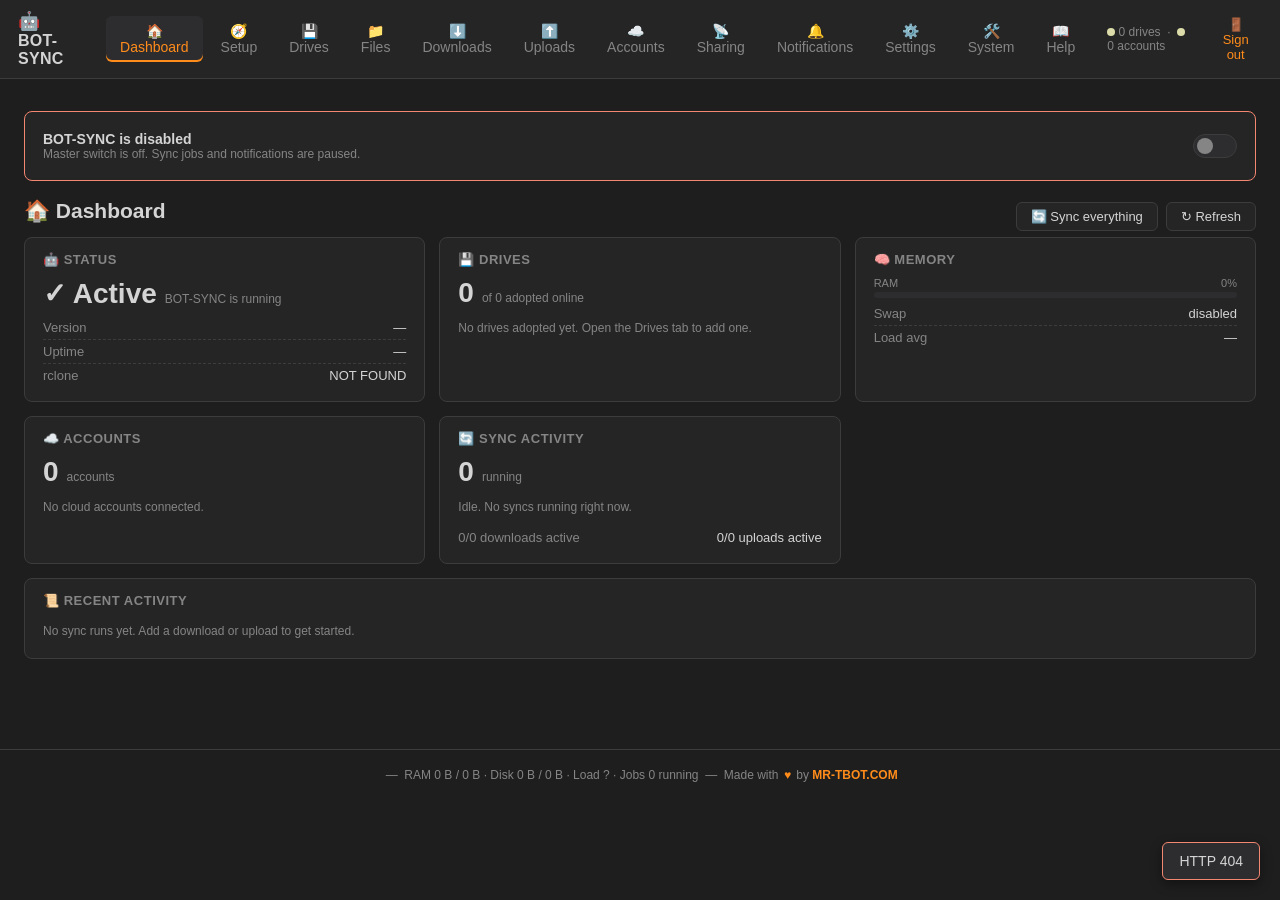
==== ui/index.html @ e8f440fa "v0.7.10 — initial public release of BOT-SYNC USB-drive-backed cloud-folder sync appliance for OpenWr" ====
<!doctype html>
<html lang="en">
<head>
<meta charset="utf-8">
<meta name="viewport" content="width=device-width,initial-scale=1">
<title>🤖 BOT-SYNC</title>
<link rel="stylesheet" href="/ui/style.css?v=__BOTSYNC_VERSION__">
</head>
<body>
<header class="topbar">
  <div class="brand"><span class="logo">🤖</span> BOT-SYNC <span id="mockBadge" class="badge hidden">MOCK</span></div>
  <nav class="tabs">
    <button data-tab="dashboard" class="tab active">🏠 Dashboard</button>
    <button data-tab="setup" class="tab">🧭 Setup</button>
    <button data-tab="drives" class="tab">💾 Drives</button>
    <button data-tab="files" class="tab">📁 Files</button>
    <button data-tab="downloads" class="tab">⬇️ Downloads</button>
    <button data-tab="uploads" class="tab">⬆️ Uploads</button>
    <button data-tab="remotes" class="tab">☁️ Accounts</button>
    <button data-tab="sharing" class="tab">📡 Sharing</button>
    <button data-tab="notifications" class="tab">🔔 Notifications</button>
    <button data-tab="settings" class="tab">⚙️ Settings</button>
    <button data-tab="system" class="tab">🛠️ System</button>
    <button data-tab="help" class="tab">📖 Help</button>
  </nav>
  <div class="status" id="systemStatus"></div>
  <button class="btn-link" id="logoutBtn" title="Sign out">🚪 Sign out</button>
</header>

<main>
  <div id="alertBanners"></div>
  <div id="masterBanner" class="master-toggle hidden">
    <div style="flex:1">
      <div class="label">BOT-SYNC is <span id="masterStateLabel">disabled</span></div>
      <div class="desc">Master switch is off. Sync jobs and notifications are paused.</div>
    </div>
    <label class="switch"><input type="checkbox" id="masterSwitch"><span class="slider"></span></label>
  </div>

  <section id="tab-dashboard" class="tabpane active">
    <div class="row-between">
      <h2>🏠 Dashboard</h2>
      <div>
        <button class="btn-secondary" id="dashSyncAll" title="Run every active download and upload now">🔄 Sync everything</button>
        <button class="btn-secondary" id="dashRefresh">↻ Refresh</button>
      </div>
    </div>
    <div id="dashGrid" class="dash-grid"></div>
  </section>

  <section id="tab-setup" class="tabpane">
    <h2>🧭 Setup wizard</h2>
    <p class="hint">Walk through the steps below to get BOT-SYNC ready. You can come back here any time.</p>
    <div class="wizard" id="setupSteps"></div>
  </section>

  <section id="tab-drives" class="tabpane">
    <div class="row-between">
      <h2>💾 USB drives</h2>
      <button class="btn-secondary" id="refreshDrives">🔄 Refresh</button>
    </div>
    <div class="alert-banner info" style="margin:8px 0">
      <div class="ab-body">
        <div class="ab-title">📌 Recommended hardware layout</div>
        <div class="ab-desc">
          For long-term reliability use a <strong>small flash drive as the primary drive</strong> (it holds BOT-SYNC's
          install + state and stays plugged in 24/7) and connect a <strong>powered USB hub</strong> for any larger
          download/upload drives. The router's USB port can't safely power a spinning HDD or a high-draw SSD on its own,
          and pulling the primary drive while the router is on can corrupt the on-disk state. Always
          <strong>power the router down before removing the primary drive</strong>.
        </div>
      </div>
    </div>
    <div id="drivesList" class="cards"></div>
  </section>

  <section id="tab-files" class="tabpane">
    <div class="row-between">
      <h2>📁 Files</h2>
      <div>
        <label class="inline-limit">Drive
          <select id="fxDrive" title="Pick the USB drive to browse"></select>
        </label>
        <button class="btn-secondary" id="fxRefresh" title="Reload current folder">↻</button>
        <button class="btn-secondary" id="fxEject" title="Eject this drive (flushes pending writes, then unmounts)">⏏ Eject</button>
      </div>
    </div>
    <div class="panel" style="padding:8px 14px">
      <div id="fxBreadcrumbs" class="fx-crumbs"></div>
      <div id="fxToolbar" class="row-end" style="gap:6px;flex-wrap:wrap;margin-top:6px">
        <button class="btn-secondary" id="fxUp" title="Up one folder">↑ Up</button>
        <button class="btn-secondary" id="fxMkdir" title="Create folder">📂 New folder</button>
        <label class="btn-secondary" style="cursor:pointer" title="Upload one or more files into the current folder">
          ⬆️ Upload
          <input id="fxUploadInput" type="file" multiple style="display:none">
        </label>
        <span class="hint" id="fxFreeHint" style="margin-left:auto"></span>
      </div>
    </div>
    <table class="data" id="fxTable">
      <thead><tr><th style="width:24px"></th><th>Name</th><th style="width:110px">Size</th><th style="width:160px">Modified</th><th style="width:230px"></th></tr></thead>
      <tbody></tbody>
    </table>
    <p class="hint">Operations are restricted to adopted USB drives. The <code>.botsync_marker</code> file is protected because removing it un-adopts the drive.</p>
  </section>

  <section id="tab-downloads" class="tabpane">
    <div class="row-between">
      <h2>⬇️ Downloads</h2>
      <div>
        <label class="inline-limit">Concurrent
          <select id="dlConcurrency" title="How many download folders may run at the same time">
            <option value="1">1</option><option value="2">2</option><option value="3">3</option>
            <option value="4">4</option><option value="5">5</option><option value="6">6</option>
            <option value="7">7</option><option value="8">8</option>
          </select>
        </label>
        <span class="ram-hint" title="Each concurrent rclone transfer uses roughly 20–40 MB RAM. The router has limited memory — raise this slowly.">ℹ️ ~20–40 MB RAM per concurrent transfer</span>
        <button class="btn-secondary" id="dlSyncSelected">✅ Sync selected</button>
        <button class="btn-secondary" id="dlBulkSync">🔄 Sync all active</button>
        <button class="btn-primary" id="dlAddOpen">➕ Add folder link</button>
      </div>
    </div>
    <div id="downloadAddPanel" class="panel hidden">
      <h3>Add a folder link</h3>
      <div id="dlProviderHelp" class="provider-help hint" style="display:none;margin:6px 0 10px 0;padding:8px 10px;background:var(--panel2);border-left:3px solid var(--accent);border-radius:4px"></div>
      <label>URL <input id="dlUrl" type="url" placeholder="https://drive.google.com/drive/folders/..."></label>
      <div class="field-error hidden" data-for="url"></div>
      <label>Label (optional) <input id="dlLabel" type="text" placeholder="auto from URL"></label>
      <label>Account (rclone remote) <select id="dlRemote"></select></label>
      <div class="field-error hidden" data-for="remote"></div>
      <label>Drive <select id="dlDrive"></select></label>
      <div class="project-row">
        <label style="flex:1">Project (optional) <select id="dlProject"></select></label>
        <button type="button" class="btn-secondary" id="dlProjectNew" title="Create a new project and group this download under it">➕ New project</button>
      </div>
      <p class="hint" style="margin:-4px 0 8px 0">Projects nest the per-folder data under <code>&lt;drive&gt;/downloads/&lt;project-slug&gt;/&lt;label&gt;/</code> on disk so multiple shows / clients / events stay tidy.</p>
      <label>Remote path (advanced)
        <input id="dlRemotePath" type="text" placeholder="leave blank — auto-detected from URL. Only used when no folder link is supplied.">
      </label>
      <div class="field-error hidden" data-for="remote_path"></div>
      <div class="sched-row">
        <label style="flex:1">Sync interval
          <select id="dlSchedulePreset" data-sched-preset>
            <option value="0">Manual only</option>
            <option value="60">Every 1 minute</option>
            <option value="300" selected>Every 5 minutes</option>
            <option value="900">Every 15 minutes</option>
            <option value="1800">Every 30 minutes</option>
            <option value="3600">Every hour</option>
            <option value="21600">Every 6 hours</option>
            <option value="86400">Every 24 hours</option>
            <option value="custom">Custom…</option>
          </select>
        </label>
        <label class="sched-custom hidden" data-sched-custom-wrap>Seconds
          <input id="dlScheduleCustom" type="number" min="10" step="1" placeholder="e.g. 120" data-sched-custom>
        </label>
      </div>
      <p class="hint" style="margin:-4px 0 8px 0">After the first successful copy, the daemon will re-run the sync at this interval. Failed syncs back off automatically.</p>
      <div class="row-end">
        <button class="btn-secondary" id="dlAddCancel">Cancel</button>
        <button class="btn-primary" id="dlAddSubmit">Add</button>
      </div>
    </div>
    <table class="data" id="dlTable">
      <thead><tr>
        <th><input type="checkbox" id="dlSelAll" title="Select all"></th><th>Label</th><th>Project</th><th>Provider</th><th>Account</th><th>Drive</th>
        <th>Remote size</th><th>Local size</th><th>State</th><th>Last sync</th><th>Schedule</th><th></th>
      </tr></thead><tbody></tbody>
    </table>
    <section class="panel sync-log-panel" id="dlSyncLogPanel">
      <div class="row-between">
        <h3>📜 Recent download activity</h3>
        <button class="btn-link" id="dlSyncLogClear" title="Clear download history">Clear</button>
      </div>
      <table class="data sync-log-table" id="dlSyncLogTable">
        <thead><tr>
          <th>When</th><th>Label</th><th>Status</th><th>Duration</th><th>Transferred</th><th>Detail</th>
        </tr></thead><tbody></tbody>
      </table>
    </section>
  </section>

  <section id="tab-uploads" class="tabpane">
    <div class="row-between">
      <h2>⬆️ Uploads</h2>
      <div>
        <label class="inline-limit">Concurrent
          <select id="upConcurrency" title="How many upload folders may run at the same time">
            <option value="1">1</option><option value="2">2</option><option value="3">3</option>
            <option value="4">4</option><option value="5">5</option><option value="6">6</option>
            <option value="7">7</option><option value="8">8</option>
          </select>
        </label>
        <span class="ram-hint" title="Each concurrent rclone transfer uses roughly 20–40 MB RAM. The router has limited memory — raise this slowly.">ℹ️ ~20–40 MB RAM per concurrent transfer</span>
        <button class="btn-secondary" id="upSyncSelected">✅ Sync selected</button>
        <button class="btn-secondary" id="upBulkSync">🔄 Sync all active</button>
        <button class="btn-primary" id="upAddOpen">➕ Add upload folder</button>
      </div>
    </div>
    <div id="uploadAddPanel" class="panel hidden">
      <h3>Add an upload folder</h3>
      <div id="upProviderHelp" class="provider-help hint" style="display:none;margin:6px 0 10px 0;padding:8px 10px;background:var(--panel2);border-left:3px solid var(--accent);border-radius:4px"></div>
      <label>Label <input id="upLabel" type="text" placeholder="My recordings"></label>
      <label>Provider <select id="upProvider"></select></label>
      <div class="field-error hidden" data-for="provider"></div>
      <label>Account (rclone remote) <select id="upRemote"></select></label>
      <div class="field-error hidden" data-for="remote"></div>
      <label>Local sub-folder name <input id="upLocalName" type="text" placeholder="Recordings"></label>
      <label>Remote path <input id="upRemotePath" type="text" placeholder="ShowUploads/Recordings"></label>
      <div class="field-error hidden" data-for="remote_path"></div>
      <label>Mode
        <select id="upMode">
          <option value="push">Push (one-way, safe)</option>
          <option value="mirror">Mirror (deletes remote files removed locally)</option>
          <option value="bisync">Bisync (two-way)</option>
        </select>
      </label>
      <label>Drive <select id="upDrive"></select></label>
      <div class="project-row">
        <label style="flex:1">Project (optional) <select id="upProject"></select></label>
        <button type="button" class="btn-secondary" id="upProjectNew" title="Create a new project and group this upload under it">➕ New project</button>
      </div>
      <p class="hint" style="margin:-4px 0 8px 0">Projects nest the per-folder data under <code>&lt;drive&gt;/uploads/&lt;project-slug&gt;/&lt;label&gt;/</code> on disk so multiple shows / clients / events stay tidy.</p>
      <div class="sched-row">
        <label style="flex:1">Sync interval
          <select id="upSchedulePreset" data-sched-preset>
            <option value="0">Manual only</option>
            <option value="60">Every 1 minute</option>
            <option value="300" selected>Every 5 minutes</option>
            <option value="900">Every 15 minutes</option>
            <option value="1800">Every 30 minutes</option>
            <option value="3600">Every hour</option>
            <option value="21600">Every 6 hours</option>
            <option value="86400">Every 24 hours</option>
            <option value="custom">Custom…</option>
          </select>
        </label>
        <label class="sched-custom hidden" data-sched-custom-wrap>Seconds
          <input id="upScheduleCustom" type="number" min="10" step="1" placeholder="e.g. 120" data-sched-custom>
        </label>
      </div>
      <p class="hint" style="margin:-4px 0 8px 0">After the first successful upload, the daemon will re-run the sync at this interval. Failed syncs back off automatically.</p>
      <div class="row-end">
        <button class="btn-secondary" id="upAddCancel">Cancel</button>
        <button class="btn-primary" id="upAddSubmit">Add</button>
      </div>
    </div>
    <table class="data" id="upTable">
      <thead><tr>
        <th><input type="checkbox" id="upSelAll" title="Select all"></th><th>Label</th><th>Project</th><th>Provider</th><th>Account</th><th>Local</th><th>Remote path</th>
        <th>Mode</th><th>State</th><th>Last sync</th><th>Schedule</th><th></th>
      </tr></thead><tbody></tbody>
    </table>
    <section class="panel sync-log-panel" id="upSyncLogPanel">
      <div class="row-between">
        <h3>📜 Recent upload activity</h3>
        <button class="btn-link" id="upSyncLogClear" title="Clear upload history">Clear</button>
      </div>
      <table class="data sync-log-table" id="upSyncLogTable">
        <thead><tr>
          <th>When</th><th>Label</th><th>Status</th><th>Duration</th><th>Transferred</th><th>Detail</th>
        </tr></thead><tbody></tbody>
      </table>
    </section>
  </section>

  <section id="tab-remotes" class="tabpane">
    <div class="row-between">
      <h2>☁️ Accounts (rclone remotes)</h2>
      <button class="btn-primary" id="rmAddOpen">➕ Connect account</button>
    </div>
    <div id="remoteAddPanel" class="panel hidden">
      <h3>Connect a cloud account</h3>
      <label>Provider <select id="rmProvider"></select></label>
      <label>Name (used internally) <input id="rmName" placeholder="gdrive"></label>
      <div id="rmProviderHelp" class="provider-help hint" style="display:none;margin:6px 0 10px 0;padding:8px 10px;background:var(--panel2);border-left:3px solid var(--accent);border-radius:4px"></div>

      <!-- Google Drive: optional client_id / client_secret for first-time
           setup. Reauth re-uses what's already in rclone.conf, so the
           fields stay hidden when reauthenticating an existing remote. -->
      <div id="rmGoogleCreds" class="hidden">
        <p class="hint" style="margin:8px 0 4px 0">
          <strong>Google OAuth credentials</strong> — needed once per Google
          account. Create an OAuth 2.0 Client ID of type
          <em>Desktop</em> (or <em>TVs and Limited Input Devices</em>) in
          <a href="https://console.cloud.google.com/apis/credentials" target="_blank" rel="noreferrer noopener">Google Cloud Console</a>
          → APIs &amp; Services → Credentials. See README for the full walk-through.
        </p>
        <label>Google client_id <input id="rmGCid" placeholder="123-abc.apps.googleusercontent.com"></label>
        <label>Google client_secret <input id="rmGCSec" type="password" placeholder="GOCSPX-..."></label>
      </div>

      <!-- FTP / SFTP: plain credentials, no OAuth. Shown only when provider
           is ftp or sftp. Submitted via POST /api/remotes/basic. -->
      <div id="rmBasicCreds" class="hidden">
        <label>Host <input id="rmBcHost" placeholder="ftp.example.com or 192.0.2.10"></label>
        <div class="field-error hidden" data-for="host"></div>
        <label>Port (optional) <input id="rmBcPort" type="number" placeholder="21 for FTP, 22 for SFTP"></label>
        <div class="field-error hidden" data-for="port"></div>
        <label>Username <input id="rmBcUser" placeholder="anonymous if public FTP"></label>
        <div class="field-error hidden" data-for="user"></div>
        <label>Password <input id="rmBcPass" type="password" placeholder="leave blank for anonymous / SFTP key"></label>
        <div class="field-error hidden" data-for="pass"></div>
        <div id="rmFtpExtra" class="hidden">
          <label>TLS mode
            <select id="rmBcTls">
              <option value="">Plain FTP (credentials sent in clear)</option>
              <option value="explicit">Explicit FTPS (AUTH TLS)</option>
              <option value="implicit">Implicit FTPS (port 990)</option>
            </select>
          </label>
          <label class="checkbox"><input type="checkbox" id="rmBcNoEpsv"> Disable EPSV (try if PASV stalls behind NAT)</label>
        </div>
        <div id="rmSftpExtra" class="hidden">
          <label>Private key (PEM, optional)
            <textarea id="rmBcKeyPem" rows="5" placeholder="-----BEGIN OPENSSH PRIVATE KEY-----
...
-----END OPENSSH PRIVATE KEY-----"></textarea>
          </label>
          <div class="field-error hidden" data-for="key_pem"></div>
          <label>Key passphrase (if any) <input id="rmBcKeyPass" type="password"></label>
        </div>
      </div>

      <div class="row-end">
        <button class="btn-secondary" id="rmAddCancel">Cancel</button>
        <button class="btn-primary" id="rmAddBasic" title="Save FTP/SFTP credentials">💾 Save FTP/SFTP account</button>
        <button class="btn-primary" id="rmAddDevice" title="Sign in with your browser — works for Google Drive">🌐 Sign in with browser</button>
        <button class="btn-secondary" id="rmAddStart" title="Use rclone on a laptop and paste the token (works for any provider)">Use rclone token</button>
      </div>

      <!-- Device-flow panel (in-browser sign-in for Google Drive) -->
      <div id="rmDevice" class="hidden">
        <p><strong>Sign in with your browser</strong> — click the link below on
          any device that has a browser (your phone is fine), sign in to your
          Google account, and grant access. This page will detect when it's
          done.</p>
        <p style="margin:6px 0">
          <a id="rmDeviceLink" class="btn-primary" target="_blank" rel="noreferrer noopener" style="text-decoration:none">Open Google sign-in →</a>
        </p>
        <p class="hint" id="rmDeviceCodeHint" style="margin:0 0 6px 0">
          If the page asks for a code, enter:
          <code id="rmDeviceCode" style="font-size:18px;letter-spacing:2px;background:var(--panel2);padding:2px 8px;border-radius:4px;user-select:all"></code>
        </p>
        <p class="hint" id="rmDeviceStatus" style="margin:0">Waiting for you to finish on Google…</p>
      </div>

      <!-- Headless / paste-token panel (rclone-on-laptop) -->
      <div id="rmOAuth" class="hidden">
        <p><strong>Headless OAuth</strong> — the router has no browser, so do this on your laptop or desktop:</p>
        <ol class="hint" style="margin:6px 0 10px 18px">
          <li>Install <code>rclone</code> if needed (<a id="rmAuthUrl" target="_blank" rel="noreferrer noopener">rclone.org/downloads</a>).</li>
          <li>Open a terminal and run the command shown below.</li>
          <li>A browser tab opens — sign in to your cloud account.</li>
          <li>rclone prints a JSON blob (<code>{"access_token":"...","token_type":"Bearer",...}</code>). Copy the entire JSON and paste it into the box below.</li>
        </ol>
        <pre id="rmAuthCmd" style="background:var(--panel2);padding:8px 10px;border-radius:6px;user-select:all;cursor:text">rclone authorize "drive"</pre>
        <textarea id="rmToken" rows="5" placeholder='{"access_token":"...","token_type":"Bearer", ...}'></textarea>
        <div class="row-end">
          <button class="btn-secondary" id="rmCopyCmd">Copy command</button>
          <button class="btn-primary" id="rmAddFinish">Finish</button>
        </div>
        <p class="hint" id="rmHint"></p>
      </div>
    </div>
    <table class="data" id="rmTable">
      <thead><tr><th></th><th>Name</th><th>Provider</th><th>Health</th><th>Last check</th><th>Error</th><th></th></tr></thead>
      <tbody></tbody>
    </table>
  </section>

  <section id="tab-sharing" class="tabpane">
    <h2>📡 Sharing</h2>
    <div class="panel">
      <label class="checkbox"><input type="checkbox" id="shSmb"> Samba (SMB) — Windows / macOS / Linux / iOS</label>
      <label class="checkbox"><input type="checkbox" id="shBonjour"> Bonjour / mDNS — auto-discover from Mac Finder & iOS Files</label>
      <label class="checkbox"><input type="checkbox" id="shNfs"> NFS (advanced, optional)</label>
      <label class="checkbox"><input type="checkbox" id="shGuestRO"> Guest read-only access</label>
      <label>Share user <input id="shUser" type="text"></label>
      <label>Share password <input id="shPass" type="password"></label>
      <div class="row-end">
        <button class="btn-primary" id="shSave">Apply</button>
      </div>
      <p class="hint">Connect from a Mac with <code>smb://&lt;router-ip&gt;/botsync</code>, or from Windows Explorer with <code>\\&lt;router-ip&gt;\botsync</code>.</p>
    </div>
  </section>

  <section id="tab-notifications" class="tabpane">
    <div class="row-between">
      <h2>🔔 Notifications</h2>
      <button class="btn-primary" id="ntAddOpen">➕ Add channel</button>
    </div>
    <div id="notifyAddPanel" class="panel hidden">
      <h3 id="ntFormTitle">Add channel</h3>
      <input type="hidden" id="ntId">
      <label>Kind <select id="ntKind"></select></label>
      <label>Label <input type="text" id="ntLabel" placeholder="My Discord"></label>
      <div id="ntFields"></div>
      <label>Minimum severity
        <select id="ntMinSeverity">
          <option value="info">info — everything</option>
          <option value="warn">warn and above</option>
          <option value="error">errors only</option>
        </select>
      </label>
      <fieldset class="event-grid">
        <legend>Events</legend>
        <label class="checkbox"><input type="checkbox" id="ntEventsAll" checked> All events</label>
        <div id="ntEventList"></div>
      </fieldset>
      <label class="checkbox"><input type="checkbox" id="ntEnabled" checked> Enabled</label>
      <div class="row-end">
        <button class="btn-secondary" id="ntCancel">Cancel</button>
        <button class="btn-secondary" id="ntTest">Send test</button>
        <button class="btn-primary" id="ntSave">Save</button>
      </div>
      <p class="hint" id="ntHint"></p>
    </div>
    <table class="data" id="ntTable">
      <thead><tr><th></th><th>Label</th><th>Kind</th><th>Min sev</th><th>Events</th><th>Last send</th><th>Last error</th><th></th></tr></thead>
      <tbody></tbody>
    </table>
    <h3>Recent events</h3>
    <div id="eventLog" class="panel"></div>
  </section>

  <section id="tab-settings" class="tabpane">
    <h2>⚙️ Settings</h2>

    <div class="panel">
      <h3>Master switch</h3>
      <p class="hint">Turn BOT-SYNC off everywhere without uninstalling. When off, no sync jobs (uploads or downloads) will run and notifications stop firing.</p>
      <label class="checkbox"><input type="checkbox" id="settingsEnabled"> BOT-SYNC enabled (master)</label>
      <hr style="border:none;border-top:1px solid var(--border);margin:14px 0">
      <p class="hint">Fine-grained switches — keep BOT-SYNC running but pause one direction.</p>
      <label class="checkbox"><input type="checkbox" id="settingsDownloadsEnabled"> ⬇️ Downloads enabled (cloud → drive)</label><br>
      <label class="checkbox"><input type="checkbox" id="settingsUploadsEnabled"> ⬆️ Uploads enabled (drive → cloud)</label>
    </div>

    <div class="panel">
      <h3>Web UI session</h3>
      <p class="hint">How long a sign-in stays valid while idle. New sessions use this value; existing sessions extend on each request. Min 1 hour, max 720 hours (30 days).</p>
      <label>Session timeout (hours)
        <input type="number" id="settingsSessionTtl" min="1" max="720" step="1" style="max-width:120px">
      </label>
    </div>

    <div class="panel">
      <h3>Reliability &amp; watchdog</h3>
      <p class="hint">BOT-SYNC self-recovers from crashes, killed processes and network hangs. <code>procd</code> respawns the daemon automatically; an external cron watchdog pings the daemon every minute and restarts it after 3 consecutive ping failures.</p>
      <div id="reliabilityStatus" class="reliability-grid"></div>
      <hr style="border:none;border-top:1px solid var(--border);margin:14px 0">
      <label>Stuck-job timeout (hours)
        <input type="number" id="settingsStuckJob" min="0" max="168" step="1" style="max-width:120px">
      </label>
      <p class="hint">If a sync job runs longer than this without finishing, BOT-SYNC cancels it and fires a <code>job.stuck</code> notification. Set to <strong>0</strong> to disable the timer (not recommended).</p>
    </div>

    <div class="panel">
      <h3>⚡ Performance &amp; hardware preset</h3>
      <p class="hint">
        Pick the profile that matches the device BOT-SYNC is running on. Each
        preset caps the number of simultaneous rclone children, the per-child
        memory ceiling, and the rclone <code>--transfers</code> /
        <code>--checkers</code> / buffer sizes. The default is auto-detected
        from total RAM on first start. The router profile is required if you
        are running on a 256-512&nbsp;MB OpenWrt device — the desktop defaults
        will OOM the kernel.
      </p>
      <div id="perfDetected" class="hint" style="margin:6px 0 12px"></div>
      <div id="perfPresets" class="perf-presets"></div>

      <details id="perfCustomWrap" style="margin-top:14px">
        <summary>Custom overrides</summary>
        <p class="hint">
          Only used when the preset above is set to <strong>Custom</strong>.
          Leave a field at 0 to inherit the router floor for that knob. Each
          rclone child enforces these via flags + <code>RLIMIT_AS</code>.
        </p>
        <div class="perf-grid">
          <label>Max global jobs
            <input type="number" id="perfMaxGlobal" min="1" max="16" step="1">
          </label>
          <label>Transfers (per rclone)
            <input type="number" id="perfTransfers" min="1" max="32" step="1">
          </label>
          <label>Checkers (per rclone)
            <input type="number" id="perfCheckers" min="1" max="32" step="1">
          </label>
          <label>Buffer size (MB)
            <input type="number" id="perfBuffer" min="0" max="256" step="1">
          </label>
          <label>Multi-thread streams
            <input type="number" id="perfMts" min="0" max="16" step="1">
          </label>
          <label>Max backlog (entries)
            <input type="number" id="perfBacklog" min="100" max="100000" step="100">
          </label>
          <label>Low-level retries
            <input type="number" id="perfRetries" min="1" max="20" step="1">
          </label>
          <label>rclone child RAM cap (MB)
            <input type="number" id="perfMem" min="48" max="8192" step="16">
          </label>
          <label>Bandwidth limit (kbps, 0 = none)
            <input type="number" id="perfBw" min="0" max="1000000" step="100">
          </label>
          <label>Process niceness
            <input type="number" id="perfNice" min="0" max="19" step="1">
          </label>
        </div>
        <div class="row-end" style="margin-top:8px">
          <button class="btn-primary" id="perfSaveCustom">Save custom overrides</button>
        </div>
      </details>

      <p class="hint" id="perfActive" style="margin-top:10px"></p>
      <p class="hint" id="perfMsg"></p>
    </div>

    <div class="panel">
      <h3>Cloud services</h3>
      <p class="hint">Choose which providers can be added under <em>Accounts</em>. Disabled services are hidden from the wizard and dropdowns.</p>
      <div id="providerToggles"></div>
    </div>

    <div class="panel">
      <h3>Change credentials</h3>
      <label>Username (admin) <input type="text" id="pwUser"></label>
      <label>Current password <input type="password" id="pwOld"></label>
      <label>New password (min 6 chars) <input type="password" id="pwNew"></label>
      <label>Confirm new password <input type="password" id="pwNew2"></label>
      <div class="row-end">
        <button class="btn-primary" id="pwSave">Update credentials</button>
      </div>
      <p class="hint" id="pwMsg"></p>
    </div>
  </section>

  <section id="tab-system" class="tabpane">
    <h2>🛠️ System</h2>
    <div class="panel" id="systemPanel"></div>
    <h3>📦 rclone</h3>
    <div class="panel" id="rclonePanel"></div>
    <h3>⚡ Active jobs</h3>
    <div id="jobsList"></div>
    <h3>📜 Recent log</h3>
    <pre id="logsPane"></pre>
  </section>

  <section id="tab-help" class="tabpane">
    <div class="row-between">
      <h2>📖 BOT-SYNC — User guide</h2>
      <span class="hint" id="helpVersion"></span>
    </div>
    <div class="panel docs" id="docsPanel"></div>
  </section>
</main>

<footer class="app-footer">
  <span id="footerVersion">BOT-SYNC v__BOTSYNC_VERSION__</span>
  &nbsp;—&nbsp;
  <span id="footerStats" class="footer-stats" title="Live router stats: free RAM / total, free disk / total, 1-min load, active jobs">—</span>
  &nbsp;—&nbsp;
  Made with <span class="heart">♥</span> by <a href="https://MR-TBOT.COM" target="_blank" rel="noreferrer noopener">MR-TBOT.COM</a>
</footer>

<dialog id="welcomeDialog" class="welcome">
  <h2>👋 Welcome to BOT-SYNC 🤖</h2>
  <p>Looks like this is your first time. Let's walk through a quick setup wizard to get your USB drive, cloud accounts, and notifications wired up.</p>
  <p class="hint">You can dismiss this and find the wizard later under the <strong>🧭 Setup</strong> tab. The full user guide lives in <strong>📖 Help</strong>.</p>
  <div class="modal-actions">
    <button class="btn-secondary" id="welcomeDocs">📖 Read the docs</button>
    <button class="btn-secondary" id="welcomeDismiss">Skip for now</button>
    <button class="btn-primary" id="welcomeStart">Start setup →</button>
  </div>
</dialog>

<!-- Shared edit dialog for both Download and Upload entries. The form is
     populated by openEditEntry() in app.js, which also chooses which fields
     are visible (Mode is upload-only). State is toggled via the row's
     Pause/Resume button so it's intentionally not shown here. -->
<dialog id="entryEditDialog" class="welcome">
  <h2 id="entryEditTitle">Edit entry</h2>
  <input type="hidden" id="entryEditKind">
  <input type="hidden" id="entryEditId">
  <div id="entryEditProviderHelp" class="provider-help hint" style="display:none;margin:6px 0 10px 0;padding:8px 10px;background:var(--panel2);border-left:3px solid var(--accent);border-radius:4px"></div>
  <label>Label <input id="entryEditLabel" type="text"></label>
  <label>Account (rclone remote) <select id="entryEditRemote"></select></label>
  <div class="field-error hidden" data-for="remote"></div>
  <label>Remote path <input id="entryEditRemotePath" type="text" placeholder="e.g. ShowUploads/Recordings"></label>
  <div class="field-error hidden" data-for="remote_path"></div>
  <label id="entryEditModeWrap">Mode
    <select id="entryEditMode">
      <option value="push">Push (one-way, safe)</option>
      <option value="mirror">Mirror (deletes remote files removed locally)</option>
      <option value="bisync">Bisync (two-way)</option>
    </select>
  </label>
  <label>Schedule
    <select id="entryEditSchedulePreset" data-sched-preset>
      <option value="0">Manual only</option>
      <option value="60">Every 1 minute</option>
      <option value="300">Every 5 minutes</option>
      <option value="900">Every 15 minutes</option>
      <option value="1800">Every 30 minutes</option>
      <option value="3600">Every hour</option>
      <option value="21600">Every 6 hours</option>
      <option value="86400">Every 24 hours</option>
      <option value="custom">Custom…</option>
    </select>
  </label>
  <label class="sched-custom hidden" data-sched-custom-wrap>Custom interval (seconds)
    <input id="entryEditScheduleCustom" type="number" min="10" step="1" placeholder="e.g. 120" data-sched-custom>
  </label>
  <div class="project-row">
    <label style="flex:1">Project (optional) <select id="entryEditProject"></select></label>
    <button type="button" class="btn-secondary" id="entryEditProjectNew" title="Create a new project and move this entry into it">➕ New project</button>
  </div>
  <p class="hint" id="entryEditHint"></p>
  <div class="modal-actions">
    <button class="btn-secondary" id="entryEditCancel">Cancel</button>
    <button class="btn-primary" id="entryEditSubmit">Save</button>
  </div>
</dialog>

<div id="toast" class="toast hidden"></div>
<dialog id="ejectDialog" class="welcome">
  <h2 id="ejectTitle">Eject drive?</h2>
  <div id="ejectSummary" class="hint" style="margin-bottom:10px"></div>
  <div id="ejectPrimaryWarning" class="alert-banner err hidden" style="margin:8px 0">
    <div class="ab-body">
      <div class="ab-title">⚠ This is the PRIMARY drive</div>
      <div class="ab-desc">
        BOT-SYNC's install, state, and rclone config live on this drive. <strong>Power the router off
        before unplugging it.</strong> If you pull it while the router is on, the daemon will halt
        mid-write and you may need to fsck the drive on a PC before it works again.
        <br><br>
        Recommended workflow:
        <ol style="margin:6px 0 0 18px;padding:0">
          <li>Click <strong>Shut down router</strong> from your router admin (or hold the power button).</li>
          <li>Wait for the LEDs to settle, then unplug the USB drive.</li>
          <li>Connect the drive to your PC using the steps below.</li>
        </ol>
      </div>
    </div>
  </div>
  <div id="ejectFsHelp" class="provider-help hint" style="margin:8px 0;padding:10px 12px;background:var(--panel2);border-left:3px solid var(--accent);border-radius:4px"></div>
  <p class="hint" id="ejectGenericHint">
    Active syncs against this drive will be cancelled and the drive paused so nothing new starts.
    Re-mounting it later auto-resumes.
  </p>
  <div class="modal-actions">
    <button class="btn-secondary" id="ejectCancel">Cancel</button>
    <button class="btn-danger" id="ejectConfirm">Eject</button>
  </div>
</dialog>
<script src="/ui/app.js?v=__BOTSYNC_VERSION__"></script>
</body>
</html>
---- ui/style.css ----
:root {
  /* MR-TBOT orange + VSCode black palette */
  --bg: #1e1e1e;
  --panel: #252526;
  --panel2: #2d2d30;
  --border: #3c3c3c;
  --text: #d4d4d4;
  --muted: #858585;
  --accent: #ff8c1a;        /* primary orange */
  --accent-hover: #ffa64d;
  --accent-soft: rgba(255, 140, 26, 0.15);
  --ok: #4ec9b0;            /* VSCode teal */
  --warn: #dcdcaa;          /* VSCode yellow */
  --err: #f48771;           /* VSCode error red */
  --pill: #3c3c3c;
  font-family: -apple-system, BlinkMacSystemFont, "Segoe UI", Roboto, sans-serif;
}
* { box-sizing: border-box; }
html, body { margin: 0; background: var(--bg); color: var(--text); font-size: 14px; }
a { color: var(--accent); text-decoration: none; }
a:hover { color: var(--accent-hover); text-decoration: underline; }
code { background: var(--panel2); padding: 1px 5px; border-radius: 3px; font-size: 13px; }

.topbar {
  display: flex; align-items: center; gap: 18px;
  padding: 10px 18px; background: var(--panel); border-bottom: 1px solid var(--border);
  position: sticky; top: 0; z-index: 5;
}
.brand { font-weight: 600; font-size: 16px; letter-spacing: 0.3px; }
.tabs { display: flex; gap: 4px; flex: 1; }
.tab {
  background: transparent; color: var(--muted); border: none; cursor: pointer;
  padding: 7px 14px; border-radius: 6px; font-size: 14px;
}
.tab:hover { color: var(--text); background: var(--panel2); }
.tab.active { color: var(--accent); background: var(--panel2); box-shadow: inset 0 -2px 0 var(--accent); }
.status { color: var(--muted); font-size: 12px; }
.badge { background: var(--warn); color: #000; border-radius: 4px; font-size: 11px; padding: 1px 6px; margin-left: 6px; font-weight: 600; }
.badge.ok { background: var(--ok, #2ecc71); color: #00331a; }
.badge.warn { background: var(--warn); color: #000; }
.reliability-grid { display: grid; grid-template-columns: repeat(auto-fit, minmax(220px, 1fr)); gap: 8px 18px; margin-top: 8px; }
.reliability-grid > div { display: flex; flex-direction: column; padding: 8px 10px; background: var(--panel2, rgba(255,255,255,.03)); border-radius: 6px; }
.reliability-grid .k { color: var(--muted); font-size: 11px; text-transform: uppercase; letter-spacing: .04em; }
.reliability-grid .v { font-size: 14px; margin-top: 2px; }
.brand .logo { font-size: 18px; margin-right: 4px; }
.hidden { display: none !important; }

main { padding: 18px 24px 60px; max-width: 1300px; margin: 0 auto; }

footer.app-footer {
  text-align: center; padding: 18px 24px 28px;
  color: var(--muted); font-size: 12px;
  border-top: 1px solid var(--border);
  margin-top: 30px;
}
footer.app-footer .heart { color: var(--accent); margin: 0 2px; }
footer.app-footer a { color: var(--accent); font-weight: 600; }
footer.app-footer a:hover { color: var(--accent-hover); }
.tabpane { display: none; }
.tabpane.active { display: block; }
h2 { margin: 4px 0 14px; font-weight: 600; }
h3 { margin: 18px 0 10px; font-weight: 600; color: var(--muted); }
.row-between { display: flex; justify-content: space-between; align-items: center; }
.row-end { display: flex; justify-content: flex-end; gap: 8px; margin-top: 10px; }
.row-between > div { display: flex; align-items: center; gap: 8px; flex-wrap: wrap; }
.inline-limit { display: inline-flex; align-items: center; gap: 6px; font-size: 12px; color: var(--muted); margin-right: 4px; }
.fx-crumbs { font-size: 13px; color: var(--muted); padding: 4px 0; word-break: break-all; }
.fx-crumbs a { color: var(--text); text-decoration: none; }
.fx-crumbs a:hover { text-decoration: underline; }
.inline-limit select { padding: 4px 6px; border-radius: 6px; border: 1px solid var(--border); background: var(--panel); color: var(--text); }

button { font-family: inherit; }
.btn-primary, .btn-secondary, .btn-danger {
  border: 1px solid var(--border); border-radius: 6px; padding: 6px 14px;
  cursor: pointer; font-size: 13px; transition: all 0.15s;
}
.btn-primary { background: var(--accent); color: #1e1e1e; border-color: var(--accent); font-weight: 600; }
.btn-primary:hover { background: var(--accent-hover); border-color: var(--accent-hover); }
.btn-secondary { background: var(--panel); color: var(--text); }
.btn-secondary:hover { background: var(--panel2); }
.btn-danger { background: transparent; color: var(--err); border-color: var(--err); }
.btn-danger:hover { background: var(--err); color: #fff; }
.btn-link { background: none; border: none; color: var(--accent); cursor: pointer; padding: 2px 6px; font-size: 13px; }
.btn-link:hover { color: var(--accent-hover); text-decoration: underline; }

input[type=text], input[type=url], input[type=password], select, textarea {
  background: var(--bg); border: 1px solid var(--border); color: var(--text);
  padding: 6px 9px; border-radius: 5px; font-family: inherit; font-size: 13px;
  width: 100%;
}
textarea { font-family: ui-monospace, "SF Mono", Menlo, monospace; }
label { display: block; margin: 8px 0; color: var(--muted); font-size: 12px; }
label.checkbox { display: flex; gap: 8px; align-items: center; color: var(--text); font-size: 13px; }
label.checkbox input { width: auto; }
label > input, label > select, label > textarea { margin-top: 4px; }

.panel { background: var(--panel); border: 1px solid var(--border); border-radius: 8px; padding: 14px 18px; margin: 14px 0; }
.panel h3:first-child { margin-top: 0; }
.hint { color: var(--muted); font-size: 12px; margin-top: 8px; }

/* Inline field validation. .field-error is rendered as an empty <div>
   stub in the HTML next to its input and gets unhidden + populated by
   _applyFieldError() in app.js. .field-bad highlights the offending
   input so the user's eye lands on it. */
.field-error {
  color: #c0392b;
  background: rgba(192, 57, 43, 0.08);
  border-left: 3px solid #c0392b;
  padding: 6px 10px;
  border-radius: 4px;
  font-size: 12px;
  margin: -4px 0 8px 0;
}
.field-error.hidden { display: none; }
.field-bad { outline: 2px solid #c0392b; outline-offset: -1px; }
.provider-help { color: var(--fg); }

/* Hardware performance preset picker (Settings tab). Each preset card is
   a clickable label that highlights when its radio is checked. */
.perf-presets { display: grid; gap: 10px; }
.perf-presets .perf-card {
  display: block;
  border: 1px solid var(--border);
  border-radius: 6px;
  padding: 10px 12px;
  cursor: pointer;
  background: rgba(0,0,0,0.02);
}
.perf-presets .perf-card.active {
  border-color: var(--primary, #2c7be5);
  background: rgba(44, 123, 229, 0.08);
}
.perf-presets .perf-card input[type="radio"] { margin-right: 8px; vertical-align: middle; }
.perf-presets .perf-card .perf-label { font-weight: 600; }
.perf-presets .perf-card .perf-desc { color: var(--muted); font-size: 12px; margin-top: 4px; }
.perf-presets .perf-card .perf-flags {
  font-family: var(--mono, monospace); font-size: 11px;
  color: var(--muted); margin-top: 6px;
}
.perf-grid {
  display: grid; gap: 10px;
  grid-template-columns: repeat(auto-fill, minmax(220px, 1fr));
}

/* Inline "+ New project" row that appears next to the Project select
   inside the Downloads/Uploads add panels and the entry edit dialog. The
   label stretches; the button hugs the right-hand side at the same
   baseline. */
.project-row { display: flex; gap: 8px; align-items: flex-end; margin: 4px 0 8px 0; }
.project-row > label { margin: 0; flex: 1; }
.sched-row { display: flex; gap: 8px; align-items: flex-end; margin: 4px 0 4px 0; }
.sched-row > label { margin: 0; }
.sched-custom { flex: 0 0 160px; }
.sched-custom.hidden { display: none; }

.cards { display: grid; grid-template-columns: repeat(auto-fill, minmax(280px, 1fr)); gap: 14px; }

/* Dashboard */
.dash-grid {
  display: grid; gap: 14px;
  grid-template-columns: repeat(auto-fill, minmax(320px, 1fr));
}
.dash-grid .panel { margin: 0; }
.dash-grid .panel h3 { margin: 0 0 10px; font-size: 13px; text-transform: uppercase; letter-spacing: 0.04em; color: var(--muted); display: flex; align-items: center; gap: 8px; }
.dash-grid .panel.wide { grid-column: 1 / -1; }
.dash-stat { display: flex; align-items: baseline; gap: 8px; margin: 6px 0; }
.dash-stat .num { font-size: 28px; font-weight: 600; color: var(--text); }
.dash-stat .lbl { color: var(--muted); font-size: 12px; }
.dash-row { display: flex; justify-content: space-between; gap: 8px; padding: 4px 0; font-size: 13px; }
.dash-row .lbl { color: var(--muted); }
.dash-row .val { color: var(--text); }
.dash-row + .dash-row { border-top: 1px dashed var(--border); }
.dash-bar-wrap { margin: 8px 0 4px; }
.dash-bar-wrap .lbls { display: flex; justify-content: space-between; font-size: 11px; color: var(--muted); margin-bottom: 3px; }
.dash-bar-wrap .bar > span.warn { background: var(--warn); }
.dash-bar-wrap .bar > span.err { background: var(--err); }
.dash-feed { max-height: 240px; overflow-y: auto; }
.dash-feed .row { display: flex; gap: 8px; padding: 6px 0; border-bottom: 1px solid var(--border); font-size: 12px; }
.dash-feed .row:last-child { border-bottom: none; }
.dash-feed .row .when { color: var(--muted); flex: 0 0 70px; }
.dash-feed .row .what { flex: 1; color: var(--text); }
.dash-feed .row .pill { flex: 0 0 auto; }
.dash-empty { color: var(--muted); font-size: 12px; padding: 6px 0; }
.dash-jobs .job-row { display: flex; justify-content: space-between; gap: 8px; padding: 6px 0; border-bottom: 1px dashed var(--border); font-size: 13px; }
.dash-jobs .job-row:last-child { border-bottom: none; }
.dash-jobs .job-row .name { flex: 1; overflow: hidden; text-overflow: ellipsis; white-space: nowrap; }
.dash-jobs .job-row .progress { color: var(--muted); font-size: 11px; }

.card {
  background: var(--panel); border: 1px solid var(--border); border-radius: 8px;
  padding: 14px; display: flex; flex-direction: column; gap: 8px;
}
.card.unadopted { border-color: var(--warn); }
.card .title { font-weight: 600; display: flex; gap: 6px; align-items: center; }
.card .meta { color: var(--muted); font-size: 12px; }
.card .actions { display: flex; flex-wrap: wrap; gap: 6px; margin-top: auto; padding-top: 8px; }
.bar { height: 6px; background: var(--panel2); border-radius: 3px; overflow: hidden; }
.bar > span { display: block; height: 100%; background: var(--accent); transition: width 0.5s; }

table.data { width: 100%; border-collapse: collapse; margin-top: 8px; }
table.data th, table.data td { text-align: left; padding: 9px 8px; border-bottom: 1px solid var(--border); font-size: 13px; vertical-align: middle; }
table.data th { color: var(--muted); font-weight: 500; font-size: 11px; text-transform: uppercase; letter-spacing: 0.5px; }
table.data tr:hover td { background: var(--panel); }
.actions-cell { display: flex; gap: 4px; flex-wrap: wrap; }

.pill { display: inline-block; padding: 2px 9px; border-radius: 99px; font-size: 11px; background: var(--pill); color: var(--text); }
.pill.ok { background: rgba(78,201,176,0.15); color: var(--ok); }
.pill.warn { background: rgba(220,220,170,0.18); color: var(--warn); }
.pill.err { background: rgba(244,135,113,0.18); color: var(--err); }
.pill.muted { color: var(--muted); }

.dot { display: inline-block; width: 8px; height: 8px; border-radius: 50%; background: var(--muted); }
.dot.ok { background: var(--ok); }
.dot.warn { background: var(--warn); }
.dot.err { background: var(--err); }

#jobsList .job { background: var(--panel); border: 1px solid var(--border); border-radius: 6px; padding: 10px 12px; margin: 6px 0; }
#jobsList .job .head { display: flex; justify-content: space-between; align-items: center; margin-bottom: 6px; }
#jobsList .job .meta { color: var(--muted); font-size: 12px; }
#jobsList .job .log { font-family: ui-monospace, monospace; font-size: 11px; color: var(--muted); max-height: 80px; overflow-y: auto; margin-top: 6px; }

pre#logsPane { background: var(--panel); border: 1px solid var(--border); border-radius: 6px; padding: 10px; font-size: 11px; max-height: 360px; overflow: auto; white-space: pre-wrap; }

.toast {
  position: fixed; bottom: 20px; right: 20px; background: var(--panel2); color: var(--text);
  border: 1px solid var(--border); padding: 10px 16px; border-radius: 6px;
  box-shadow: 0 4px 12px rgba(0,0,0,0.4); z-index: 100;
}
.toast.err { border-color: var(--err); }

#systemPanel .grid { display: grid; grid-template-columns: max-content 1fr; gap: 8px 18px; font-size: 13px; }
#systemPanel .grid > .k { color: var(--muted); }

fieldset.event-grid { border: 1px solid var(--border); border-radius: 6px; padding: 8px 12px; margin: 10px 0; }
fieldset.event-grid legend { color: var(--muted); font-size: 11px; text-transform: uppercase; letter-spacing: 0.5px; padding: 0 6px; }
#ntEventList { display: grid; grid-template-columns: repeat(auto-fill, minmax(190px, 1fr)); gap: 4px 12px; margin-top: 6px; }
#ntEventList label.checkbox { font-size: 12px; }
#ntFields label { display: block; }
#eventLog { max-height: 320px; overflow-y: auto; font-size: 12px; padding: 6px 10px; }
#eventLog .ev { display: grid; grid-template-columns: 130px 80px 100px 1fr; gap: 8px; padding: 4px 0; border-bottom: 1px solid var(--border); }
#eventLog .ev:last-child { border-bottom: none; }
#eventLog .ev .t { color: var(--muted); font-family: ui-monospace, monospace; }
#eventLog .ev.info .s { color: var(--accent); }
#eventLog .ev.warn .s { color: var(--warn); }
#eventLog .ev.error .s { color: var(--err); }


/* ----- login page ----- */
.login-body {
  display: flex; align-items: center; justify-content: center; flex-direction: column;
  min-height: 100vh; padding: 20px;
  background: linear-gradient(160deg, #1e1e1e 0%, #2a1d0d 100%);
}
.login-body .login-brand { font-size: 28px; margin-bottom: 18px; color: var(--accent); font-weight: 700; letter-spacing: 0.5px; }
.login-body .login-brand .logo { margin-right: 6px; }
.login-card {
  background: var(--panel); border: 1px solid var(--border);
  border-radius: 12px; padding: 32px 36px;
  width: 100%; max-width: 380px;
  box-shadow: 0 20px 60px rgba(0,0,0,0.4);
}
.login-card h1 { margin: 0 0 6px; font-size: 24px; font-weight: 600; }
.login-card form { margin-top: 18px; }
.login-card label { font-size: 12px; }
.login-card input { font-size: 14px; padding: 9px 12px; }
.login-card button { width: 100%; padding: 10px; margin-top: 14px; font-size: 14px; }
.login-card .error {
  margin-top: 12px; padding: 8px 12px; border-radius: 5px;
  background: rgba(239,93,93,0.15); color: var(--err); font-size: 12px;
  border: 1px solid rgba(239,93,93,0.3);
}

/* ----- setup wizard ----- */
.wizard { max-width: 720px; margin: 20px auto; }
.wizard .step { background: var(--panel); border: 1px solid var(--border); border-radius: 8px; padding: 18px 24px; margin: 12px 0; }
.wizard .step.done { border-left: 3px solid var(--ok); }
.wizard .step.current { border-left: 3px solid var(--accent); box-shadow: 0 0 0 1px var(--accent-soft); }
.wizard .step h3 { margin-top: 0; color: var(--text); font-size: 15px; display: flex; align-items: center; gap: 10px; }
.wizard .step .num { width: 22px; height: 22px; border-radius: 50%; background: var(--panel2); color: var(--muted); display: inline-flex; align-items: center; justify-content: center; font-size: 12px; font-weight: 600; }
.wizard .step.done .num { background: var(--ok); color: #1e1e1e; }
.wizard .step.current .num { background: var(--accent); color: #1e1e1e; }
.wizard .step .icon { font-size: 18px; margin-right: 4px; }

/* First-run modal */
dialog.welcome {
  background: var(--panel); color: var(--text);
  border: 1px solid var(--accent); border-radius: 12px;
  padding: 28px 32px; max-width: 460px; width: 90%;
  box-shadow: 0 24px 80px rgba(0,0,0,0.6), 0 0 0 4px var(--accent-soft);
}
dialog.welcome::backdrop { background: rgba(0,0,0,0.7); }
dialog.welcome h2 { margin: 0 0 8px; font-size: 22px; color: var(--accent); }
dialog.welcome p { color: var(--muted); margin: 6px 0; }
dialog.welcome .modal-actions { display: flex; gap: 8px; justify-content: flex-end; margin-top: 18px; }

.master-toggle {
  display: flex; align-items: center; gap: 12px;
  background: var(--panel); border: 1px solid var(--border);
  border-radius: 8px; padding: 14px 18px; margin: 14px 0;
}
.master-toggle.off { border-color: var(--err); }
.master-toggle .label { font-weight: 600; }
.master-toggle .desc { color: var(--muted); font-size: 12px; }

.alert-banner {
  display: flex; align-items: center; gap: 12px;
  background: var(--panel); border: 1px solid var(--border);
  border-left: 4px solid var(--accent);
  border-radius: 8px; padding: 12px 16px; margin: 10px 0;
}
.alert-banner.warn { border-left-color: var(--warn); }
.alert-banner.err  { border-left-color: var(--err); }
.alert-banner .ab-body { flex: 1; min-width: 0; }
.alert-banner .ab-title { font-weight: 600; }
.alert-banner .ab-desc { color: var(--muted); font-size: 12px; margin-top: 2px; }
.alert-banner .ab-actions { display: flex; gap: 8px; flex-shrink: 0; }
.pill.reauth { background: var(--err); color: #fff; }

.switch { position: relative; display: inline-block; width: 44px; height: 24px; }
.switch input { opacity: 0; width: 0; height: 0; }
.switch .slider { position: absolute; cursor: pointer; inset: 0; background: var(--panel2); border-radius: 24px; transition: 0.2s; border: 1px solid var(--border); }
.switch .slider::before { content: ""; position: absolute; height: 16px; width: 16px; left: 3px; top: 3px; background: var(--muted); border-radius: 50%; transition: 0.2s; }
.switch input:checked + .slider { background: var(--accent); border-color: var(--accent); }
.switch input:checked + .slider::before { transform: translateX(20px); background: #fff; }

.provider-row { display: flex; align-items: center; gap: 12px; padding: 8px 0; border-bottom: 1px solid var(--border); }
.provider-row:last-child { border-bottom: none; }
.provider-row .pname { flex: 1; }
.provider-row.disabled .pname { color: var(--muted); }

dialog.modal {
  background: var(--panel); color: var(--text);
  border: 1px solid var(--border); border-radius: 10px;
  padding: 20px 24px; max-width: 560px; width: 90%;
  box-shadow: 0 20px 60px rgba(0,0,0,0.5);
}
dialog.modal::backdrop { background: rgba(0,0,0,0.6); }
dialog.modal h3 { margin-top: 0; }
dialog.modal .modal-actions { display: flex; gap: 8px; justify-content: flex-end; margin-top: 16px; }

.panel.docs h3 { margin-top: 22px; color: var(--accent); }
.panel.docs h3:first-child { margin-top: 0; }
.panel.docs ol, .panel.docs ul { padding-left: 20px; line-height: 1.6; }
.panel.docs li { margin-bottom: 4px; }
.panel.docs code { background: var(--bg); padding: 1px 5px; border-radius: 4px; font-size: 12px; }
.panel.docs pre { background: var(--bg); padding: 10px 12px; border-radius: 6px; overflow-x: auto; font-size: 12px; }
.panel.docs dl { display: grid; grid-template-columns: max-content 1fr; gap: 6px 16px; }
.panel.docs dt { color: var(--accent); }
.panel.docs dd { margin: 0; color: var(--muted); }
.panel.docs table.data { margin: 8px 0 14px; }

/* Sync log panel (under Downloads/Uploads) */
.sync-log-panel { background: var(--panel2); margin-top: 18px; }
.sync-log-panel h3 { margin: 0; font-size: 14px; font-weight: 600; }
.sync-log-table { font-size: 12px; }
.sync-log-table td { padding: 4px 8px; }
.sync-log-detail { max-width: 320px; overflow: hidden; text-overflow: ellipsis; white-space: nowrap; color: var(--muted); }


/* RAM hint next to concurrency selectors */
.ram-hint { font-size: 11px; color: var(--muted); margin-left: 6px; margin-right: 8px; white-space: nowrap; cursor: help; }

/* Live system stats in footer */
.footer-stats { font-size: 12px; color: var(--muted); font-variant-numeric: tabular-nums; }
.footer-stats.low-ram { color: var(--warn, #e5a200); font-weight: 600; }
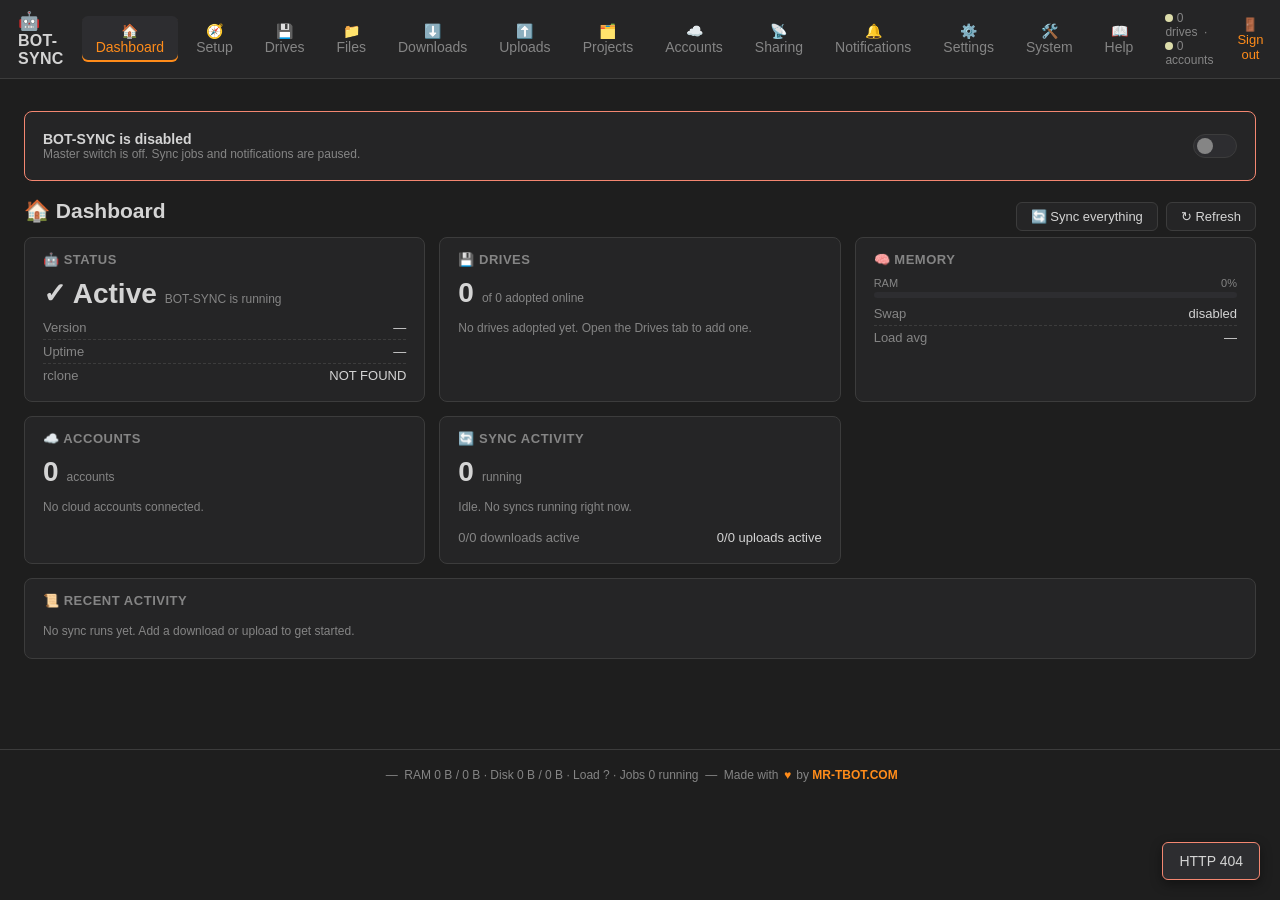
==== commit 6a99282b: "v0.7.13: project list refresh fix + dedicated Projects tab Bug fix: creating a project from inside t" ====
--- a/ui/index.html
+++ b/ui/index.html
@@ -16,6 +16,7 @@
     <button data-tab="files" class="tab">📁 Files</button>
     <button data-tab="downloads" class="tab">⬇️ Downloads</button>
     <button data-tab="uploads" class="tab">⬆️ Uploads</button>
+    <button data-tab="projects" class="tab">🗂️ Projects</button>
     <button data-tab="remotes" class="tab">☁️ Accounts</button>
     <button data-tab="sharing" class="tab">📡 Sharing</button>
     <button data-tab="notifications" class="tab">🔔 Notifications</button>
@@ -135,6 +136,16 @@
         <button type="button" class="btn-secondary" id="dlProjectNew" title="Create a new project and group this download under it">➕ New project</button>
       </div>
       <p class="hint" style="margin:-4px 0 8px 0">Projects nest the per-folder data under <code>&lt;drive&gt;/downloads/&lt;project-slug&gt;/&lt;label&gt;/</code> on disk so multiple shows / clients / events stay tidy.</p>
+      <div class="project-row">
+        <label style="flex:1">Additional projects (mirror copy) <select id="dlProjectExtra"></select></label>
+        <button type="button" class="btn-secondary" id="dlProjectExtraAdd" title="Tag this download with another project — files mirror into that project's folder after each sync">➕ Tag</button>
+      </div>
+      <div id="dlProjectExtraChips" class="tag-chips" style="margin:-4px 0 6px 0"></div>
+      <p class="hint" style="margin:-4px 0 8px 0">Tag this download with multiple projects when an artist or asset belongs to several shows. Each extra tag receives a mirrored copy of the files after every successful sync.</p>
+      <label>Auto-delete on (optional)
+        <input id="dlAutoDelete" type="datetime-local">
+      </label>
+      <p class="hint" style="margin:-4px 0 8px 0">Leave blank to keep forever. When set, this download and its local files (including all mirrors) are deleted automatically after this date/time.</p>
       <label>Remote path (advanced)
         <input id="dlRemotePath" type="text" placeholder="leave blank — auto-detected from URL. Only used when no folder link is supplied.">
       </label>
@@ -223,6 +234,15 @@
         <button type="button" class="btn-secondary" id="upProjectNew" title="Create a new project and group this upload under it">➕ New project</button>
       </div>
       <p class="hint" style="margin:-4px 0 8px 0">Projects nest the per-folder data under <code>&lt;drive&gt;/uploads/&lt;project-slug&gt;/&lt;label&gt;/</code> on disk so multiple shows / clients / events stay tidy.</p>
+      <div class="project-row">
+        <label style="flex:1">Additional projects (mirror copy) <select id="upProjectExtra"></select></label>
+        <button type="button" class="btn-secondary" id="upProjectExtraAdd" title="Tag this upload with another project — staging folder mirrors into that project after each sync">➕ Tag</button>
+      </div>
+      <div id="upProjectExtraChips" class="tag-chips" style="margin:-4px 0 6px 0"></div>
+      <label>Auto-delete on (optional)
+        <input id="upAutoDelete" type="datetime-local">
+      </label>
+      <p class="hint" style="margin:-4px 0 8px 0">Leave blank to keep forever. When set, this upload and its local staging folder are removed automatically after this date/time.</p>
       <div class="sched-row">
         <label style="flex:1">Sync interval
           <select id="upSchedulePreset" data-sched-preset>
@@ -264,6 +284,20 @@
         </tr></thead><tbody></tbody>
       </table>
     </section>
+  </section>
+
+  <section id="tab-projects" class="tabpane">
+    <div class="row-between">
+      <h2>🗂️ Projects</h2>
+      <div style="display:flex;gap:6px;align-items:center">
+        <input type="search" id="projSearch" placeholder="Search projects or folders…" style="min-width:220px">
+        <button class="btn-secondary" id="projExpandAll" title="Expand all">⤢</button>
+        <button class="btn-secondary" id="projCollapseAll" title="Collapse all">⤡</button>
+        <button class="btn-primary" id="projAddNew">➕ New project</button>
+      </div>
+    </div>
+    <p class="hint">A project nests its tagged downloads / uploads under <code>&lt;drive&gt;/&lt;slug&gt;/</code>. The slug is fixed at creation time. Auto-delete and auto-sync run from the daemon and apply to every entry tagged with this project (primary or mirror).</p>
+    <div id="projectsList" class="panel"></div>
   </section>
 
   <section id="tab-remotes" class="tabpane">
@@ -422,6 +456,25 @@
       <thead><tr><th></th><th>Label</th><th>Kind</th><th>Min sev</th><th>Events</th><th>Last send</th><th>Last error</th><th></th></tr></thead>
       <tbody></tbody>
     </table>
+    <h3>🌡️ Health alert thresholds</h3>
+    <p class="hint">When any value below stays above its threshold for the sustain period, a single <code>system.health_warning</code> event is emitted (and forwarded to all enabled webhook channels). After firing, the same metric is silenced for the cooldown period to avoid spam.</p>
+    <div class="panel" id="healthThresholdsPanel">
+      <label class="checkbox"><input type="checkbox" id="htEnabled" checked> Enable health monitoring</label>
+      <div class="grid" style="grid-template-columns:repeat(2,minmax(0,1fr));gap:8px">
+        <label>CPU load (% of all cores) <input type="number" id="htCpuLoadPct" min="0" max="500" step="1" value="90"></label>
+        <label>Memory used (%) <input type="number" id="htMemUsedPct" min="0" max="100" step="1" value="90"></label>
+        <label>Swap used (%) <input type="number" id="htSwapUsedPct" min="0" max="100" step="1" value="80"></label>
+        <label>CPU temperature (°C) <input type="number" id="htCpuTempC" min="0" max="150" step="1" value="80"></label>
+        <label>Sustain duration (seconds) <input type="number" id="htSustainSecs" min="0" step="5" value="60"></label>
+        <label>Cooldown between alerts (seconds) <input type="number" id="htCooldownSecs" min="60" step="30" value="600"></label>
+      </div>
+      <p class="hint" id="htCurrent" style="margin-top:6px"></p>
+      <div class="row-end">
+        <button class="btn-secondary" id="htRefresh">Refresh</button>
+        <button class="btn-primary" id="htSave">Save thresholds</button>
+      </div>
+      <p class="hint" id="htMsg"></p>
+    </div>
     <h3>Recent events</h3>
     <div id="eventLog" class="panel"></div>
   </section>
@@ -619,6 +672,15 @@
     <label style="flex:1">Project (optional) <select id="entryEditProject"></select></label>
     <button type="button" class="btn-secondary" id="entryEditProjectNew" title="Create a new project and move this entry into it">➕ New project</button>
   </div>
+  <div class="project-row">
+    <label style="flex:1">Additional projects (mirror copy) <select id="entryEditProjectExtra"></select></label>
+    <button type="button" class="btn-secondary" id="entryEditProjectExtraAdd" title="Tag this entry with another project — files mirror into that project's folder after each sync">➕ Tag</button>
+  </div>
+  <div id="entryEditProjectExtraChips" class="tag-chips" style="margin:-4px 0 6px 0"></div>
+  <label>Auto-delete on (optional)
+    <input id="entryEditAutoDelete" type="datetime-local">
+  </label>
+  <p class="hint" style="margin:-4px 0 8px 0">Leave blank to keep forever. When set, this entry (and its local files) is removed automatically after this date/time.</p>
   <p class="hint" id="entryEditHint"></p>
   <div class="modal-actions">
     <button class="btn-secondary" id="entryEditCancel">Cancel</button>
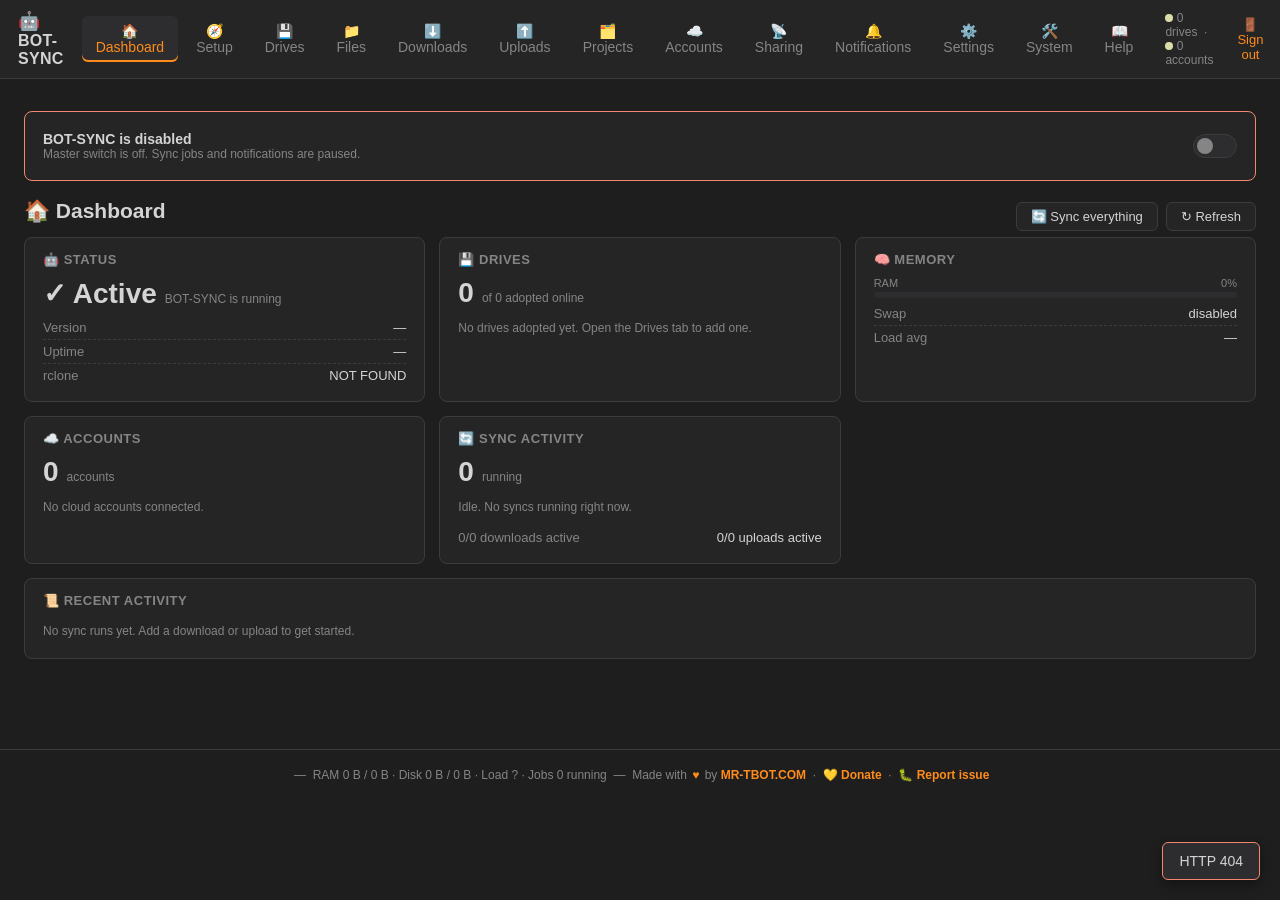
==== commit 53c2a51d: "v0.7.17: add donation + issue-reporting links to UI footer, Help tab, and README Footer gains a 'Don" ====
--- a/ui/index.html
+++ b/ui/index.html
@@ -608,6 +608,19 @@
       <h2>📖 BOT-SYNC — User guide</h2>
       <span class="hint" id="helpVersion"></span>
     </div>
+    <div class="panel" style="border-left:4px solid var(--accent)">
+      <h3 style="margin-top:0">💛 Enjoying BOT-SYNC?</h3>
+      <p>BOT-SYNC is built and maintained by one developer in their spare time. If it's saved you a venue load-in or a stressful upload, please consider chipping in — it directly funds new backends, hardware testing, and bug-fix turnaround.</p>
+      <p style="margin-top:10px">
+        <a class="btn-primary" style="text-decoration:none;display:inline-block"
+           href="https://www.paypal.com/donate/?business=7DQWLBARMM3FE&amp;no_recurring=0&amp;item_name=Support+the+development+and+growth+of+innovative+MR_TBOT+projects.&amp;currency_code=USD"
+           target="_blank" rel="noreferrer noopener">💛 Donate via PayPal</a>
+        &nbsp;
+        <a class="btn-secondary" style="text-decoration:none;display:inline-block"
+           href="https://github.com/mr-tbot/bot-sync/issues"
+           target="_blank" rel="noreferrer noopener">🐛 Report a bug / request a feature</a>
+      </p>
+    </div>
     <div class="panel docs" id="docsPanel"></div>
   </section>
 </main>
@@ -618,6 +631,11 @@
   <span id="footerStats" class="footer-stats" title="Live router stats: free RAM / total, free disk / total, 1-min load, active jobs">—</span>
   &nbsp;—&nbsp;
   Made with <span class="heart">♥</span> by <a href="https://MR-TBOT.COM" target="_blank" rel="noreferrer noopener">MR-TBOT.COM</a>
+  &nbsp;·&nbsp;
+  <a href="https://www.paypal.com/donate/?business=7DQWLBARMM3FE&amp;no_recurring=0&amp;item_name=Support+the+development+and+growth+of+innovative+MR_TBOT+projects.&amp;currency_code=USD"
+     target="_blank" rel="noreferrer noopener" title="Support BOT-SYNC development with a one-time donation">💛 Donate</a>
+  &nbsp;·&nbsp;
+  <a href="https://github.com/mr-tbot/bot-sync/issues" target="_blank" rel="noreferrer noopener" title="Report a bug or request a feature on GitHub">🐛 Report issue</a>
 </footer>
 
 <dialog id="welcomeDialog" class="welcome">
@@ -681,6 +699,15 @@
     <input id="entryEditAutoDelete" type="datetime-local">
   </label>
   <p class="hint" style="margin:-4px 0 8px 0">Leave blank to keep forever. When set, this entry (and its local files) is removed automatically after this date/time.</p>
+  <label>Sync priority
+    <select id="entryEditPriority">
+      <option value="auto">Inherit from project (default)</option>
+      <option value="high">🔥 High — runs before normal/low jobs</option>
+      <option value="normal">Normal</option>
+      <option value="low">💤 Low — yields to higher-priority jobs</option>
+    </select>
+  </label>
+  <p class="hint" style="margin:-4px 0 8px 0">When several syncs are queued at once, higher-priority entries jump ahead. "Inherit" uses the project's priority (or Normal if unset).</p>
   <p class="hint" id="entryEditHint"></p>
   <div class="modal-actions">
     <button class="btn-secondary" id="entryEditCancel">Cancel</button>
--- a/ui/style.css
+++ b/ui/style.css
@@ -364,3 +364,136 @@
 .footer-stats { font-size: 12px; color: var(--muted); font-variant-numeric: tabular-nums; }
 .footer-stats.low-ram { color: var(--warn, #e5a200); font-weight: 600; }
 
+
+/* ============================================================
+   Responsive layout
+   -------------------------------------------------------------
+   The top tab bar has 13 buttons that easily overflow on
+   narrow screens. Rather than wrapping (which would push the
+   page content down by 3+ rows on a phone) we let it scroll
+   horizontally with snap points so each tab feels like a
+   "page" the user can flick through. The brand and the sign
+   out button stay anchored above the scrolling strip so users
+   never lose their place.
+
+   Breakpoints:
+     <= 1100px  – tab bar becomes a horizontal scroll strip,
+                  paddings tighten a touch.
+     <= 720px   – topbar stacks (brand row, then nav row),
+                  main padding shrinks, dialog widths flex,
+                  tables get a horizontal scroll wrapper, and
+                  the dashboard / cards grids drop to a single
+                  column when there really is not enough room.
+   ============================================================ */
+
+/* The tab strip should always be touch-scrollable (mouse users on
+   wide screens still see the full strip with no scrollbar visible). */
+.tabs {
+  -webkit-overflow-scrolling: touch;
+  scrollbar-width: thin;
+}
+
+@media (max-width: 1100px) {
+  .topbar {
+    gap: 10px;
+    padding: 8px 12px;
+  }
+  .tabs {
+    flex-wrap: nowrap;
+    overflow-x: auto;
+    scroll-snap-type: x proximity;
+    /* Hide the bottom border-shadow gap so scrollbar does not
+       look detached. */
+    padding-bottom: 2px;
+  }
+  .tab {
+    flex: 0 0 auto;
+    scroll-snap-align: start;
+    white-space: nowrap;
+    padding: 6px 10px;
+    font-size: 13px;
+  }
+  .status { display: none; }
+}
+
+@media (max-width: 720px) {
+  .topbar {
+    flex-wrap: wrap;
+    gap: 8px;
+    padding: 8px 10px;
+    align-items: center;
+  }
+  .brand { font-size: 14px; flex: 1; min-width: 0; }
+  .brand .logo { font-size: 16px; }
+  /* Push the nav onto its own full-width row below the brand. */
+  .tabs {
+    order: 3;
+    flex-basis: 100%;
+    margin: 4px -10px 0;
+    padding: 4px 10px 6px;
+    gap: 2px;
+    border-top: 1px solid var(--border);
+  }
+  .tab { padding: 6px 9px; font-size: 12.5px; }
+  #logoutBtn { font-size: 12px; padding: 2px 4px; }
+
+  main { padding: 12px 12px 50px; }
+  h2 { font-size: 18px; }
+
+  /* Most of the page is grids of cards. Loosen the minimum so
+     they collapse to a single column at phone widths. */
+  .cards,
+  .dash-grid,
+  .perf-grid,
+  .reliability-grid {
+    grid-template-columns: 1fr;
+    gap: 10px;
+  }
+  #ntEventList { grid-template-columns: repeat(auto-fill, minmax(150px, 1fr)); }
+
+  /* Keep the row-between bar from blowing out when a label and a
+     stack of action buttons both want their own line. */
+  .row-between { flex-wrap: wrap; gap: 8px; }
+  .row-between > div { flex-wrap: wrap; }
+
+  /* Let panels scroll horizontally on phones so tables that exceed
+     the viewport don't blow out the layout. */
+  .panel { overflow-x: auto; }
+  table.data th,
+  table.data td { padding: 7px 6px; font-size: 12px; }
+  .actions-cell { gap: 2px; }
+  .actions-cell .btn-secondary,
+  .actions-cell .btn-primary,
+  .actions-cell .btn-danger { padding: 4px 8px; font-size: 12px; }
+
+  /* Event log uses fixed-pixel columns that don't fit on a phone.
+     Switch to a stacked layout: timestamp + level on one row,
+     source + message on the next. */
+  #eventLog .ev {
+    grid-template-columns: max-content max-content;
+    grid-template-areas:
+      "t l"
+      "s s"
+      "m m";
+    row-gap: 2px;
+  }
+  #eventLog .ev > :nth-child(1) { grid-area: t; }
+  #eventLog .ev > :nth-child(2) { grid-area: l; }
+  #eventLog .ev > :nth-child(3) { grid-area: s; color: var(--muted); font-size: 11px; }
+  #eventLog .ev > :nth-child(4) { grid-area: m; }
+
+  /* Modals and the wizard should fill the screen on phones. */
+  dialog.modal,
+  dialog.welcome { width: 96%; max-width: none; padding: 18px 18px; }
+  .wizard { margin: 8px auto; }
+  .wizard .step { padding: 14px 14px; }
+
+  .sync-log-detail { max-width: 180px; }
+}
+
+@media (max-width: 420px) {
+  .brand { font-size: 13px; }
+  .tab { padding: 6px 7px; font-size: 12px; }
+  main { padding: 10px 8px 40px; }
+}
+
